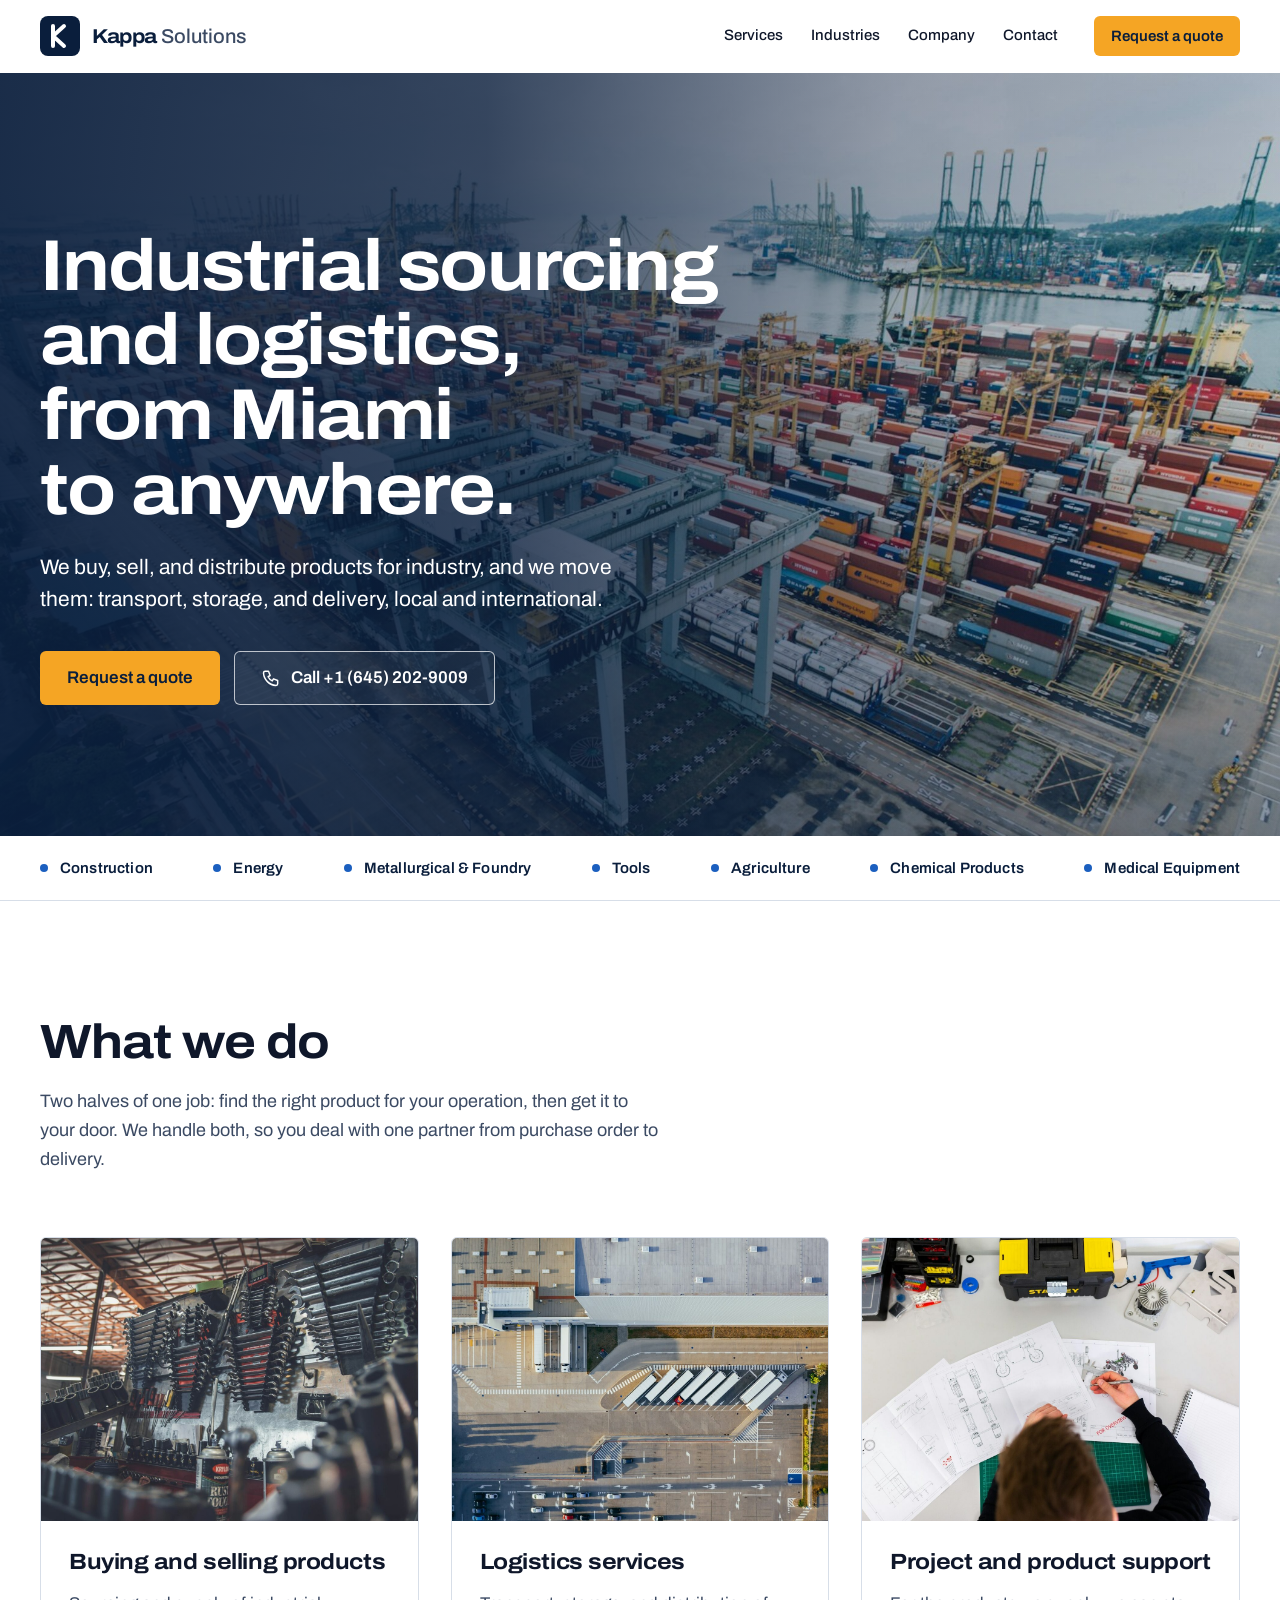
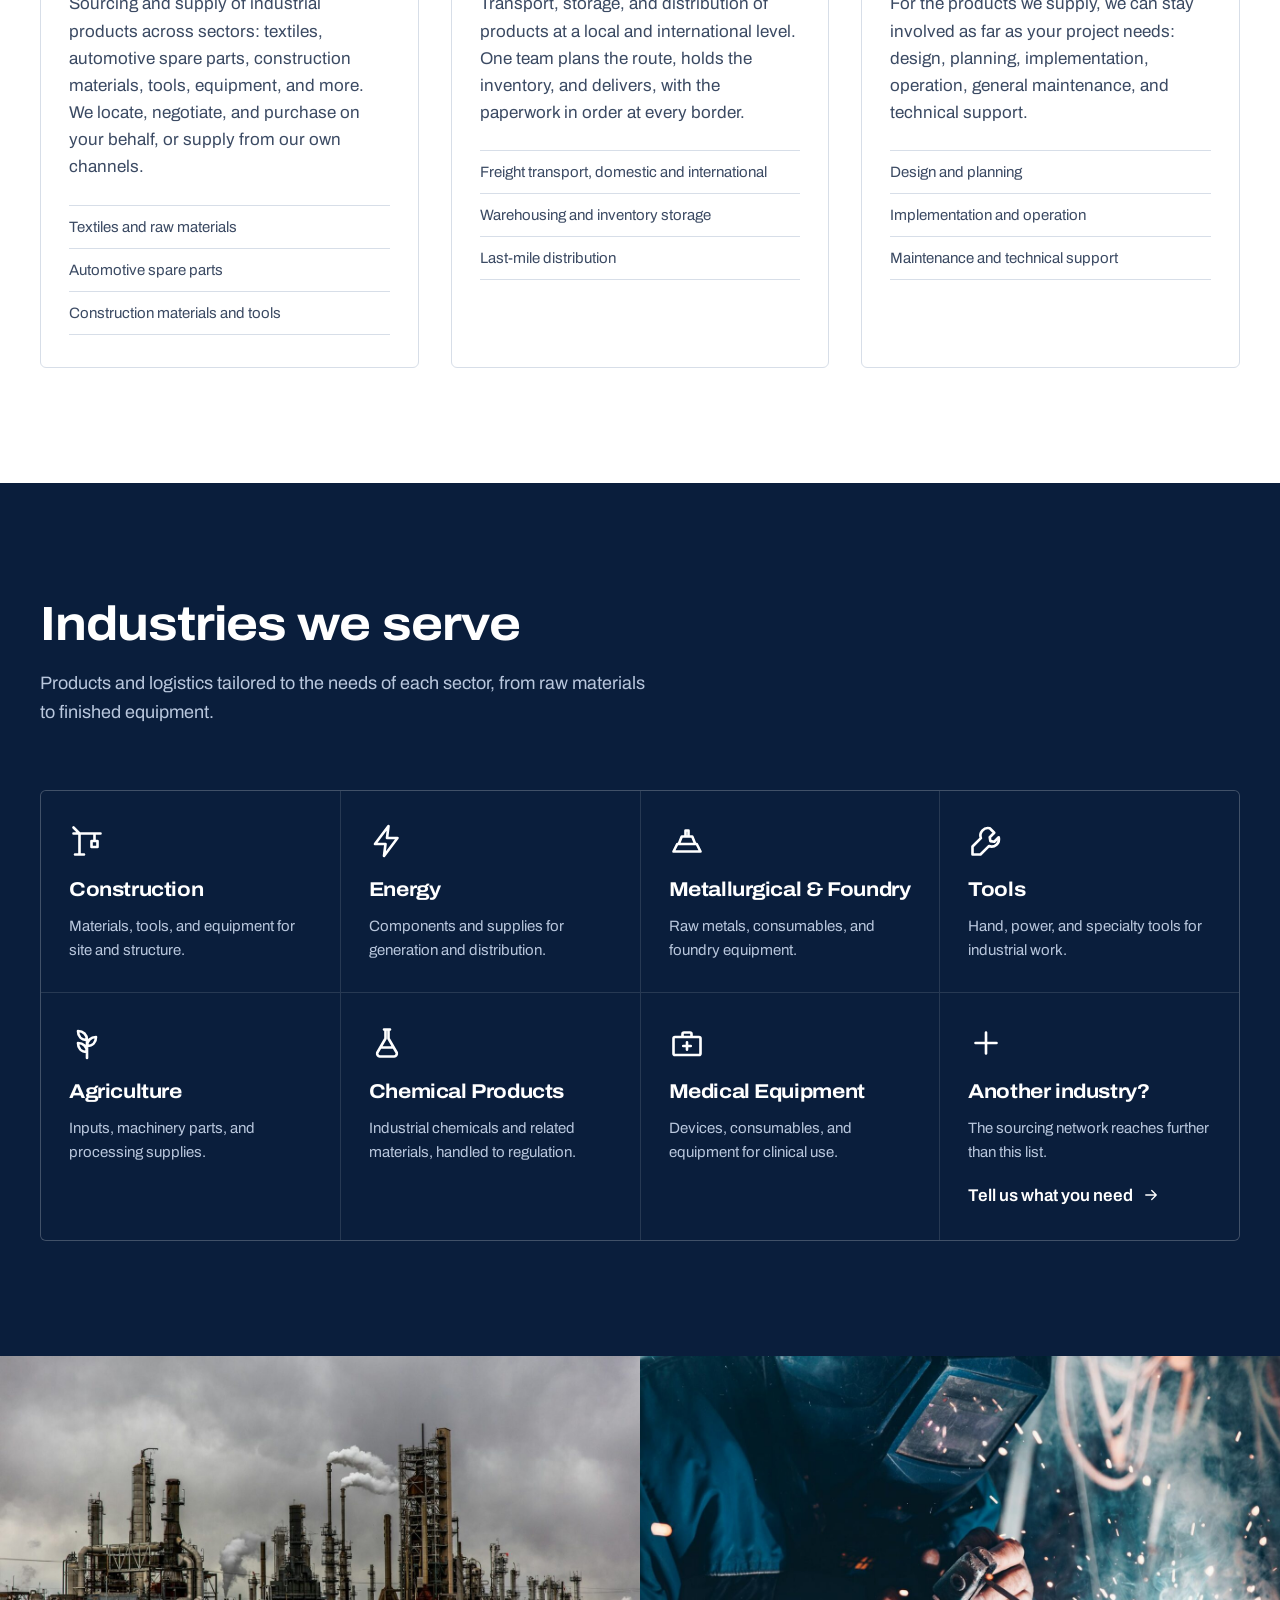
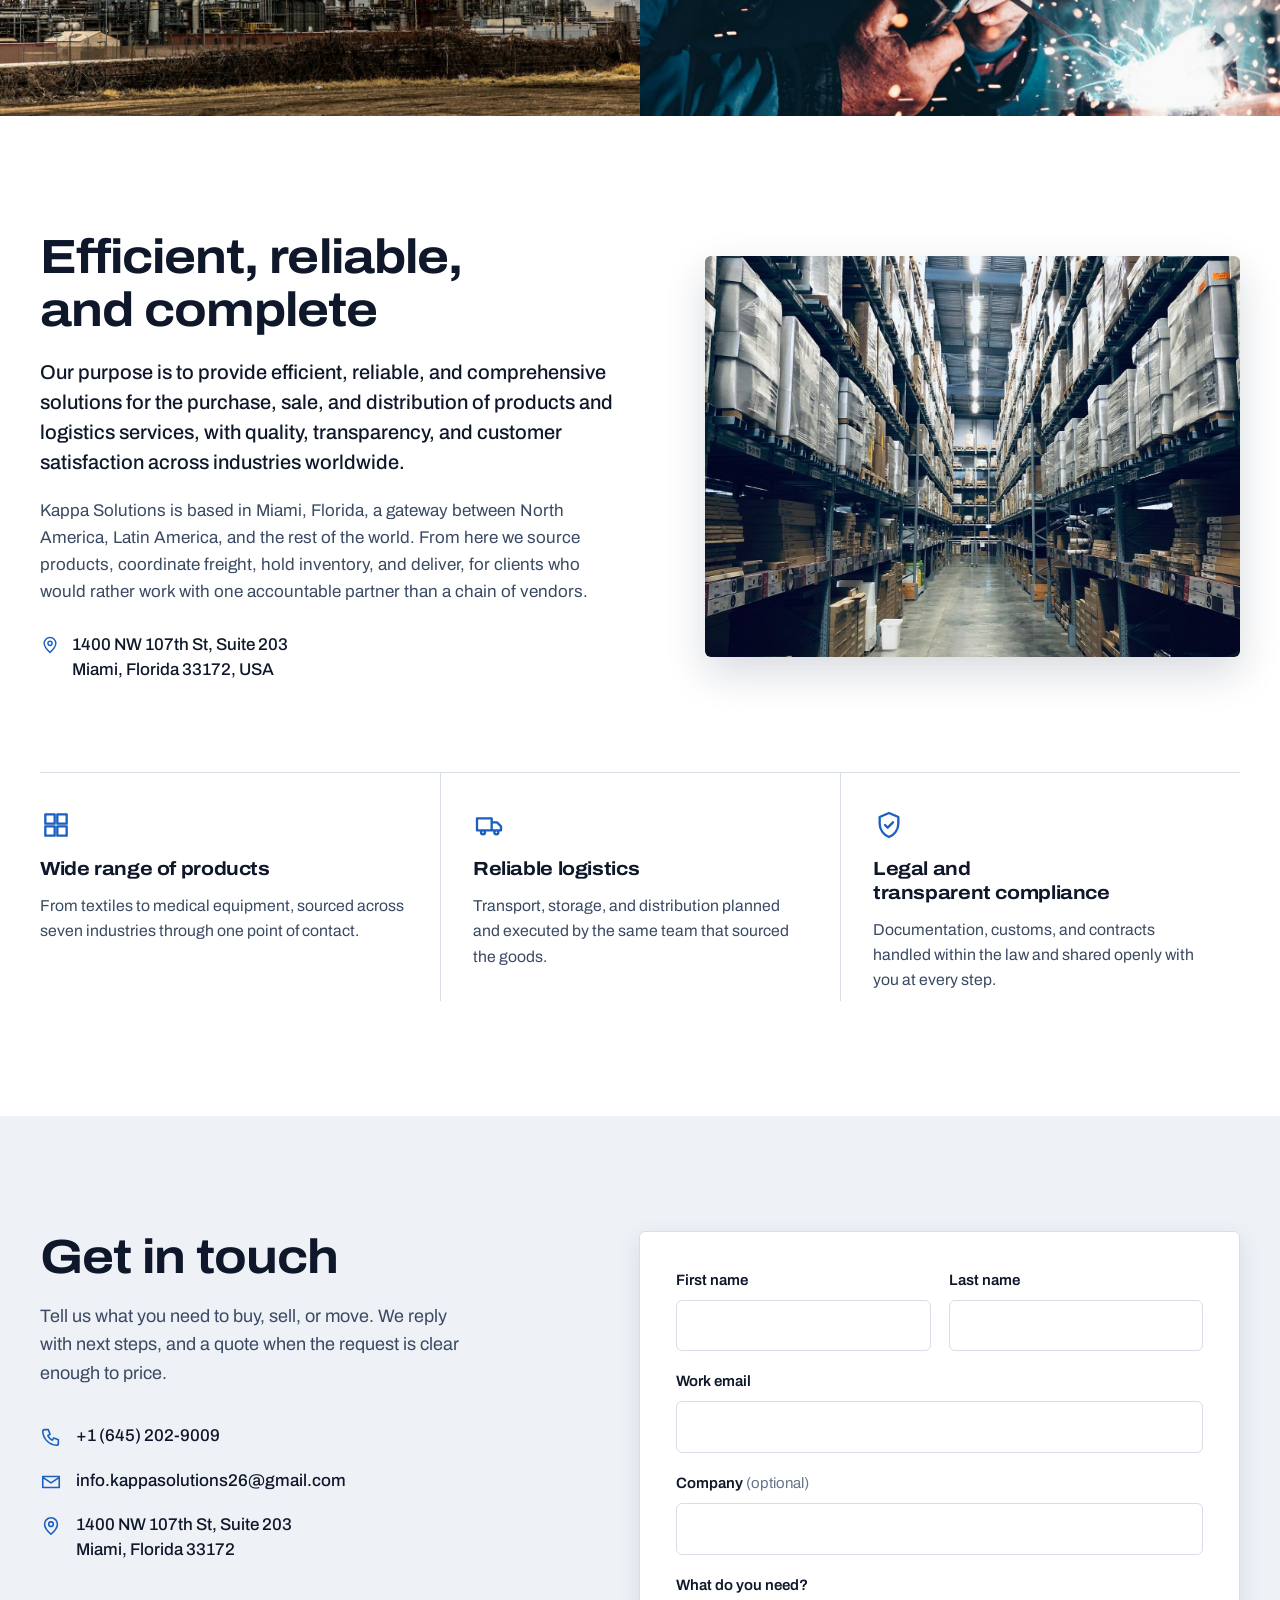
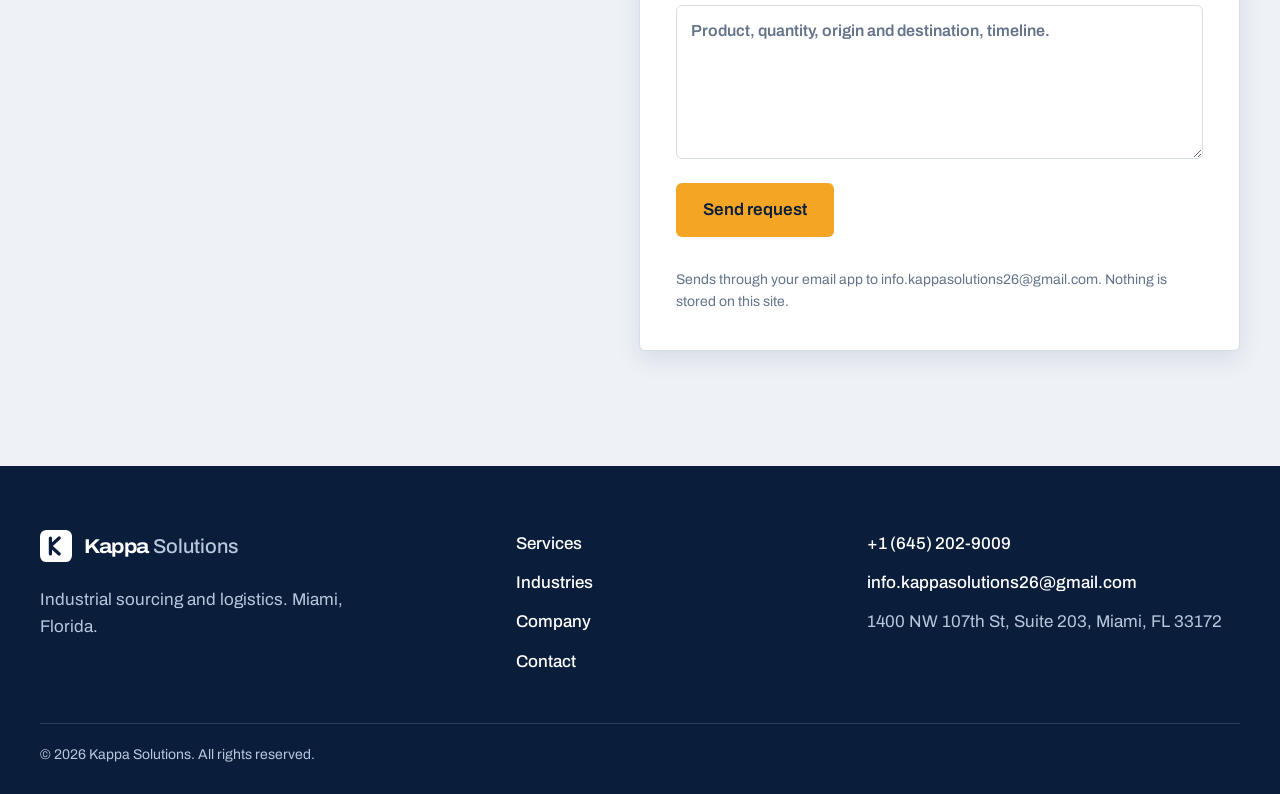
==== index.html @ 6c158f2d "feat: Kappa Solutions landing page (static HTML/CSS) Single-page marketing site for a Miami trading " ====
<!DOCTYPE html>
<html lang="en">
<head>
  <meta charset="utf-8">
  <meta name="viewport" content="width=device-width, initial-scale=1">
  <title>Kappa Solutions — Industrial sourcing and logistics, Miami</title>
  <meta name="description" content="Kappa Solutions buys, sells, and distributes industrial products across seven industries and moves them with transport, storage, and distribution, local and international, from Miami, Florida.">
  <meta property="og:title" content="Kappa Solutions — Industrial sourcing and logistics">
  <meta property="og:description" content="One partner for sourcing and shipping industrial products. Based in Miami, Florida.">
  <meta property="og:image" content="assets/img/hero-port.jpg">
  <meta name="theme-color" content="#0a1e3c">
  <link rel="icon" href="data:image/svg+xml,%3Csvg xmlns='http://www.w3.org/2000/svg' viewBox='0 0 40 40'%3E%3Crect width='40' height='40' rx='8' fill='%230a1e3c'/%3E%3Cpath d='M13 10v20M13 20l11-10M13 20l11 10' fill='none' stroke='%23fff' stroke-width='4' stroke-linecap='round' stroke-linejoin='round'/%3E%3C/svg%3E">
  <link rel="preload" href="assets/fonts/archivo-var.woff2" as="font" type="font/woff2" crossorigin>
  <link rel="stylesheet" href="styles.css">
</head>
<body>

<a class="skip" href="#main">Skip to content</a>

<header class="nav" id="top">
  <div class="container nav__inner">
    <a class="logo" href="#top" aria-label="Kappa Solutions home">
      <svg class="logo__mark" viewBox="0 0 40 40" width="40" height="40" aria-hidden="true">
        <rect width="40" height="40" rx="8" fill="currentColor"/>
        <path d="M13 10v20M13 20l11-10M13 20l11 10" fill="none" stroke="#fff" stroke-width="4" stroke-linecap="round" stroke-linejoin="round"/>
      </svg>
      <span class="logo__word">Kappa<span> Solutions</span></span>
    </a>

    <button class="nav__toggle" type="button" aria-expanded="false" aria-controls="nav-links" aria-label="Open menu">
      <svg viewBox="0 0 24 24" width="24" height="24" aria-hidden="true"><path d="M4 7h16M4 12h16M4 17h16"/></svg>
    </button>

    <nav class="nav__links" id="nav-links" aria-label="Primary">
      <a href="#services">Services</a>
      <a href="#industries">Industries</a>
      <a href="#company">Company</a>
      <a href="#contact">Contact</a>
      <a class="btn btn--primary btn--sm" href="#contact">Request a quote</a>
    </nav>
  </div>
</header>

<main id="main">

  <section class="hero">
    <img class="hero__img" src="assets/img/hero-port.jpg" width="2000" height="1333" alt="Aerial view of a container terminal with gantry cranes and stacked containers" fetchpriority="high">
    <div class="hero__shade" aria-hidden="true"></div>
    <div class="container hero__inner">
      <h1 class="hero__title">Industrial sourcing and logistics, from&nbsp;Miami to anywhere.</h1>
      <p class="hero__lead">We buy, sell, and distribute products for industry, and we move them: transport, storage, and delivery, local and international.</p>
      <div class="hero__actions">
        <a class="btn btn--primary btn--lg" href="#contact">Request a quote</a>
        <a class="btn btn--ghost btn--lg" href="tel:+16452029009">
          <svg viewBox="0 0 24 24" width="20" height="20" aria-hidden="true"><path d="M5 4h4l2 5-2.5 1.5a11 11 0 0 0 5 5L15 13l5 2v4a2 2 0 0 1-2 2A16 16 0 0 1 3 6a2 2 0 0 1 2-2z"/></svg>
          Call +1 (645) 202-9009
        </a>
      </div>
    </div>
    <div class="hero__strip">
      <div class="container">
        <ul class="strip" aria-label="Industries we serve">
          <li>Construction</li>
          <li>Energy</li>
          <li>Metallurgical &amp; Foundry</li>
          <li>Tools</li>
          <li>Agriculture</li>
          <li>Chemical Products</li>
          <li>Medical Equipment</li>
        </ul>
      </div>
    </div>
  </section>

  <section class="section" id="services">
    <div class="container">
      <div class="section__head">
        <h2>What we do</h2>
        <p>Two halves of one job: find the right product for your operation, then get it to your door. We handle both, so you deal with one partner from purchase order to delivery.</p>
      </div>

      <div class="services">
        <article class="service">
          <div class="service__media">
            <img src="assets/img/service-sourcing.jpg" width="1400" height="933" alt="Rack of wrenches and hand tools in an industrial workshop" loading="lazy">
          </div>
          <div class="service__body">
            <h3>Buying and selling products</h3>
            <p>Sourcing and supply of industrial products across sectors: textiles, automotive spare parts, construction materials, tools, equipment, and more. We locate, negotiate, and purchase on your behalf, or supply from our own channels.</p>
            <ul class="checks">
              <li>Textiles and raw materials</li>
              <li>Automotive spare parts</li>
              <li>Construction materials and tools</li>
            </ul>
          </div>
        </article>

        <article class="service">
          <div class="service__media">
            <img src="assets/img/service-logistics.jpg" width="1400" height="933" alt="Aerial view of a distribution center loading dock with trucks" loading="lazy">
          </div>
          <div class="service__body">
            <h3>Logistics services</h3>
            <p>Transport, storage, and distribution of products at a local and international level. One team plans the route, holds the inventory, and delivers, with the paperwork in order at every border.</p>
            <ul class="checks">
              <li>Freight transport, domestic and international</li>
              <li>Warehousing and inventory storage</li>
              <li>Last-mile distribution</li>
            </ul>
          </div>
        </article>

        <article class="service">
          <div class="service__media">
            <img src="assets/img/service-support.jpg" width="1400" height="933" alt="Engineer drawing technical plans at a desk" loading="lazy">
          </div>
          <div class="service__body">
            <h3>Project and product support</h3>
            <p>For the products we supply, we can stay involved as far as your project needs: design, planning, implementation, operation, general maintenance, and technical support.</p>
            <ul class="checks">
              <li>Design and planning</li>
              <li>Implementation and operation</li>
              <li>Maintenance and technical support</li>
            </ul>
          </div>
        </article>
      </div>
    </div>
  </section>

  <section class="section section--navy" id="industries">
    <div class="container">
      <div class="section__head section__head--light">
        <h2>Industries we serve</h2>
        <p>Products and logistics tailored to the needs of each sector, from raw materials to finished equipment.</p>
      </div>

      <ul class="industries">
        <li>
          <svg viewBox="0 0 24 24" aria-hidden="true"><path d="M3 7h18M7 7v14M4 21h6M7 7 3 3M17 7v5M15 12h4v4h-4z"/></svg>
          <h3>Construction</h3>
          <p>Materials, tools, and equipment for site and structure.</p>
        </li>
        <li>
          <svg viewBox="0 0 24 24" aria-hidden="true"><path d="M13 2 4 14h7l-1 8 9-12h-7l1-8z"/></svg>
          <h3>Energy</h3>
          <p>Components and supplies for generation and distribution.</p>
        </li>
        <li>
          <svg viewBox="0 0 24 24" aria-hidden="true"><path d="M3 19h18l-2.5-5h-13zM6.5 14l2-5h7l2 5M11 9V5h2v4"/></svg>
          <h3>Metallurgical &amp; Foundry</h3>
          <p>Raw metals, consumables, and foundry equipment.</p>
        </li>
        <li>
          <svg viewBox="0 0 24 24" aria-hidden="true"><path d="M14.5 3.5a5 5 0 0 0-5.9 6.6L3 15.7V21h5.3l5.6-5.6a5 5 0 0 0 6.6-5.9l-3 3-2.6-.4-.4-2.6 3-3z"/></svg>
          <h3>Tools</h3>
          <p>Hand, power, and specialty tools for industrial work.</p>
        </li>
        <li>
          <svg viewBox="0 0 24 24" aria-hidden="true"><path d="M12 22V10M12 10c-4 0-6-2.5-6-6 3.5 0 6 2.5 6 6zM12 14c4 0 6-2.5 6-6-3.5 0-6 2.5-6 6zM12 18c-4 0-6-2.5-6-6 3.5 0 6 2.5 6 6z"/></svg>
          <h3>Agriculture</h3>
          <p>Inputs, machinery parts, and processing supplies.</p>
        </li>
        <li>
          <svg viewBox="0 0 24 24" aria-hidden="true"><path d="M10 3h4M11 3v6L5.5 18.5A2 2 0 0 0 7.2 21h9.6a2 2 0 0 0 1.7-2.5L13 9V3M8 15h8"/></svg>
          <h3>Chemical Products</h3>
          <p>Industrial chemicals and related materials, handled to regulation.</p>
        </li>
        <li>
          <svg viewBox="0 0 24 24" aria-hidden="true"><path d="M3 9a1 1 0 0 1 1-1h16a1 1 0 0 1 1 1v10a1 1 0 0 1-1 1H4a1 1 0 0 1-1-1zM9 8V6a1 1 0 0 1 1-1h4a1 1 0 0 1 1 1v2M12 11.5v5M9.5 14h5"/></svg>
          <h3>Medical Equipment</h3>
          <p>Devices, consumables, and equipment for clinical use.</p>
        </li>
        <li class="industries__more">
          <svg viewBox="0 0 24 24" aria-hidden="true"><path d="M12 5v14M5 12h14"/></svg>
          <h3>Another industry?</h3>
          <p>The sourcing network reaches further than this list.</p>
          <a href="#contact">Tell us what you need <svg viewBox="0 0 24 24" width="18" height="18" aria-hidden="true"><path d="M5 12h14M13 6l6 6-6 6"/></svg></a>
        </li>
      </ul>
    </div>
  </section>

  <div class="band" aria-label="Industries in operation">
    <img src="assets/img/industry-plant.jpg" width="1400" height="933" alt="Refinery and chemical plant under an overcast sky" loading="lazy">
    <img src="assets/img/industry-welder.jpg" width="1400" height="933" alt="Welder at work with sparks flying" loading="lazy">
  </div>

  <section class="section" id="company">
    <div class="container">
      <div class="company">
        <div class="company__text">
          <h2>Efficient, reliable, and complete</h2>
          <p class="company__vision">Our purpose is to provide efficient, reliable, and comprehensive solutions for the purchase, sale, and distribution of products and logistics services, with quality, transparency, and customer satisfaction across industries worldwide.</p>
          <p>Kappa Solutions is based in Miami, Florida, a gateway between North America, Latin America, and the rest of the world. From here we source products, coordinate freight, hold inventory, and deliver, for clients who would rather work with one accountable partner than a chain of vendors.</p>
          <address class="company__address">
            <svg viewBox="0 0 24 24" width="20" height="20" aria-hidden="true"><path d="M12 21s-7-6.2-7-11a7 7 0 0 1 14 0c0 4.8-7 11-7 11zM12 12.5a2.5 2.5 0 1 0 0-5 2.5 2.5 0 0 0 0 5z"/></svg>
            <span>1400 NW 107th St, Suite 203<br>Miami, Florida 33172, USA</span>
          </address>
        </div>
        <div class="company__media">
          <img src="assets/img/warehouse.jpg" width="1400" height="933" alt="Tall warehouse racking aisle stacked with palletized goods" loading="lazy">
        </div>
      </div>

      <ul class="benefits">
        <li>
          <svg viewBox="0 0 24 24" aria-hidden="true"><path d="M4 4h7v7H4zM13 4h7v7h-7zM4 13h7v7H4zM13 13h7v7h-7z"/></svg>
          <h3>Wide range of products</h3>
          <p>From textiles to medical equipment, sourced across seven industries through one point of contact.</p>
        </li>
        <li>
          <svg viewBox="0 0 24 24" aria-hidden="true"><path d="M3 7h11v9H3zM14 10h4l3 3v3h-7zM7.5 19a1.5 1.5 0 1 0 0-3 1.5 1.5 0 0 0 0 3zM17.5 19a1.5 1.5 0 1 0 0-3 1.5 1.5 0 0 0 0 3z"/></svg>
          <h3>Reliable logistics</h3>
          <p>Transport, storage, and distribution planned and executed by the same team that sourced the goods.</p>
        </li>
        <li>
          <svg viewBox="0 0 24 24" aria-hidden="true"><path d="M12 3l7 3v5c0 4.5-3 8.5-7 10-4-1.5-7-5.5-7-10V6zM9 12l2 2 4-4"/></svg>
          <h3>Legal and transparent compliance</h3>
          <p>Documentation, customs, and contracts handled within the law and shared openly with you at every step.</p>
        </li>
      </ul>
    </div>
  </section>

  <section class="section section--grey" id="contact">
    <div class="container contact">
      <div class="contact__info">
        <h2>Get in touch</h2>
        <p>Tell us what you need to buy, sell, or move. We reply with next steps, and a quote when the request is clear enough to price.</p>
        <ul class="contact__list">
          <li>
            <svg viewBox="0 0 24 24" aria-hidden="true"><path d="M5 4h4l2 5-2.5 1.5a11 11 0 0 0 5 5L15 13l5 2v4a2 2 0 0 1-2 2A16 16 0 0 1 3 6a2 2 0 0 1 2-2z"/></svg>
            <a href="tel:+16452029009">+1 (645) 202-9009</a>
          </li>
          <li>
            <svg viewBox="0 0 24 24" aria-hidden="true"><path d="M3 6h18v12H3zM3 7l9 6 9-6"/></svg>
            <a href="mailto:info.kappasolutions26@gmail.com">info.kappasolutions26@gmail.com</a>
          </li>
          <li>
            <svg viewBox="0 0 24 24" aria-hidden="true"><path d="M12 21s-7-6.2-7-11a7 7 0 0 1 14 0c0 4.8-7 11-7 11zM12 12.5a2.5 2.5 0 1 0 0-5 2.5 2.5 0 0 0 0 5z"/></svg>
            <span>1400 NW 107th St, Suite 203<br>Miami, Florida 33172</span>
          </li>
        </ul>
      </div>

      <form class="form" id="quote-form" novalidate>
        <div class="form__row">
          <label><span>First name</span><input type="text" name="first" autocomplete="given-name" required></label>
          <label><span>Last name</span><input type="text" name="last" autocomplete="family-name" required></label>
        </div>
        <label><span>Work email</span><input type="email" name="email" autocomplete="email" required></label>
        <label><span>Company <span class="form__opt">(optional)</span></span><input type="text" name="company" autocomplete="organization"></label>
        <label><span>What do you need?</span><textarea name="message" rows="5" required placeholder="Product, quantity, origin and destination, timeline."></textarea></label>
        <button class="btn btn--primary btn--lg" type="submit">Send request</button>
        <p class="form__status" role="status" aria-live="polite"></p>
        <p class="form__note">Sends through your email app to info.kappasolutions26@gmail.com. Nothing is stored on this site.</p>
      </form>
    </div>
  </section>

</main>

<footer class="footer">
  <div class="container footer__inner">
    <div class="footer__brand">
      <a class="logo logo--light" href="#top" aria-label="Kappa Solutions home">
        <svg class="logo__mark" viewBox="0 0 40 40" width="32" height="32" aria-hidden="true">
          <rect width="40" height="40" rx="8" fill="currentColor"/>
          <path d="M13 10v20M13 20l11-10M13 20l11 10" fill="none" stroke="#0a1e3c" stroke-width="4" stroke-linecap="round" stroke-linejoin="round"/>
        </svg>
        <span class="logo__word">Kappa<span> Solutions</span></span>
      </a>
      <p>Industrial sourcing and logistics. Miami, Florida.</p>
    </div>
    <nav class="footer__nav" aria-label="Footer">
      <a href="#services">Services</a>
      <a href="#industries">Industries</a>
      <a href="#company">Company</a>
      <a href="#contact">Contact</a>
    </nav>
    <div class="footer__contact">
      <a href="tel:+16452029009">+1 (645) 202-9009</a>
      <a href="mailto:info.kappasolutions26@gmail.com">info.kappasolutions26@gmail.com</a>
      <span>1400 NW 107th St, Suite 203, Miami, FL 33172</span>
    </div>
  </div>
  <div class="container footer__legal">
    <span>© 2026 Kappa Solutions. All rights reserved.</span>
  </div>
</footer>

<script src="script.js" defer></script>
</body>
</html>
---- styles.css ----
/* Kappa Solutions — landing page
   One face (Archivo variable), navy/white/ocean/amber palette. */

@font-face {
  font-family: "Archivo";
  src: url("assets/fonts/archivo-var.woff2") format("woff2");
  font-weight: 100 900;
  font-stretch: 62% 125%;
  font-style: normal;
  font-display: swap;
}
@font-face {
  font-family: "Archivo";
  src: url("assets/fonts/archivo-var-italic.woff2") format("woff2");
  font-weight: 100 900;
  font-stretch: 62% 125%;
  font-style: italic;
  font-display: swap;
}

:root {
  --navy: #0a1e3c;
  --navy-800: #122a4d;
  --ocean: #1b5fbf;
  --ocean-700: #164d9b;
  --amber: #f5a524;
  --amber-600: #dd8f0e;
  --ink: #0f172a;
  --ink-2: #3b4a63;
  --ink-3: #64748b;
  --line: #d7dee8;
  --grey: #eef2f7;
  --white: #ffffff;
  --on-navy-2: #b9c7dd;

  --font: "Archivo", "Helvetica Neue", Arial, sans-serif;
  --radius: 6px;
  --shadow: 0 8px 24px rgba(10, 30, 60, 0.10);
  --shadow-lg: 0 16px 40px rgba(10, 30, 60, 0.16);
  --container: 1200px;
  --gutter: clamp(20px, 4vw, 40px);
  --nav-h: 72px;
  --ease-out: cubic-bezier(0.16, 1, 0.3, 1);
}

*, *::before, *::after { box-sizing: border-box; }

html {
  scroll-behavior: smooth;
  scrollbar-color: var(--navy-800) var(--grey);
  -webkit-text-size-adjust: 100%;
}
@media (prefers-reduced-motion: reduce) {
  html { scroll-behavior: auto; }
}

body {
  margin: 0;
  font-family: var(--font);
  font-size: 1.0625rem;
  line-height: 1.6;
  color: var(--ink);
  background: var(--white);
  -webkit-font-smoothing: antialiased;
  accent-color: var(--ocean);
  caret-color: var(--ocean);
}

::selection { background: var(--amber); color: var(--navy); }

:focus-visible {
  outline: 3px solid var(--ocean);
  outline-offset: 3px;
  border-radius: 3px;
}
.hero :focus-visible, .section--navy :focus-visible, .footer :focus-visible { outline-color: var(--amber); }

img { display: block; max-width: 100%; height: auto; }
svg { display: block; }

h1, h2, h3 { margin: 0; font-stretch: 112%; font-weight: 700; letter-spacing: -0.02em; line-height: 1.1; text-wrap: balance; }
h2 { font-size: clamp(2rem, 1.4rem + 2.2vw, 3rem); }
h3 { font-size: 1.375rem; line-height: 1.25; }
p { margin: 0; }
p + p { margin-top: 1em; }

a { color: var(--ocean); text-underline-offset: 0.18em; text-decoration-thickness: 1.5px; }

.container {
  width: min(100% - 2 * var(--gutter), var(--container));
  margin-inline: auto;
}

.skip {
  position: absolute; left: 16px; top: -100px;
  padding: 10px 14px; background: var(--navy); color: var(--white);
  border-radius: var(--radius); z-index: 100; text-decoration: none;
}
.skip:focus { top: 12px; }

/* Buttons */
.btn {
  display: inline-flex; align-items: center; gap: 10px;
  font: inherit; font-weight: 600; text-decoration: none; cursor: pointer;
  border-radius: var(--radius); border: 1.5px solid transparent;
  padding: 12px 20px; line-height: 1.2; white-space: nowrap;
  transition: background-color .2s var(--ease-out), border-color .2s var(--ease-out), color .2s var(--ease-out), transform .2s var(--ease-out), box-shadow .2s var(--ease-out);
}
.btn svg { fill: none; stroke: currentColor; stroke-width: 1.75; stroke-linecap: round; stroke-linejoin: round; }
.btn--primary { background: var(--amber); color: var(--navy); }
.btn--primary:hover { background: var(--amber-600); color: var(--navy); }
.btn--primary:active { transform: translateY(1px); }
.btn--ghost { background: rgba(255,255,255,0.06); color: var(--white); border-color: rgba(255,255,255,0.7); }
.btn--ghost:hover { background: rgba(255,255,255,0.14); color: var(--white); border-color: var(--white); }
.btn--lg { padding: 16px 26px; font-size: 1.0625rem; }
.btn--sm { padding: 10px 16px; font-size: 0.9375rem; }
.btn[disabled] { opacity: .6; cursor: progress; }

/* Nav */
.nav {
  position: sticky; top: 0; z-index: 50;
  background: rgba(255,255,255,0.92);
  backdrop-filter: saturate(180%) blur(10px);
  -webkit-backdrop-filter: saturate(180%) blur(10px);
  border-bottom: 1px solid transparent;
  transition: border-color .2s var(--ease-out);
}
.nav.is-scrolled { border-bottom-color: var(--line); }
.nav__inner { display: flex; align-items: center; justify-content: space-between; height: var(--nav-h); gap: 24px; }

.logo { display: inline-flex; align-items: center; gap: 12px; color: var(--navy); text-decoration: none; }
.logo__word { font-weight: 700; font-stretch: 112%; letter-spacing: -0.02em; font-size: 1.25rem; line-height: 1; color: var(--navy); }
.logo__word span { font-weight: 500; font-stretch: 100%; letter-spacing: 0; color: var(--ink-2); }
.logo--light, .logo--light .logo__word { color: var(--white); }
.logo--light .logo__word span { color: var(--on-navy-2); }

.nav__links { display: flex; align-items: center; gap: 28px; }
.nav__links a:not(.btn) { color: var(--ink); text-decoration: none; font-weight: 500; font-size: 0.9375rem; padding: 6px 0; border-bottom: 2px solid transparent; transition: border-color .2s var(--ease-out); }
.nav__links a:not(.btn):hover { border-bottom-color: var(--ocean); }
.nav__links .btn { margin-left: 8px; }

.nav__toggle { display: none; background: none; border: 0; padding: 8px; margin: -8px; color: var(--navy); cursor: pointer; border-radius: var(--radius); }
.nav__toggle svg { fill: none; stroke: currentColor; stroke-width: 1.75; stroke-linecap: round; }

/* Hero */
.hero {
  position: relative; isolation: isolate;
  min-height: min(calc(100svh - var(--nav-h)), 900px); /* capped: taller viewports get a 900px hero, not a stretched one */
  display: flex; flex-direction: column; justify-content: center;
  color: var(--white);
  background: var(--navy);
}
.hero__img { position: absolute; inset: 0; z-index: -2; width: 100%; height: 100%; object-fit: cover; object-position: 60% 50%; }
.hero__shade {
  position: absolute; inset: 0; z-index: -1;
  background:
    linear-gradient(90deg, rgba(10,30,60,0.92) 0%, rgba(10,30,60,0.78) 38%, rgba(10,30,60,0.30) 70%, rgba(10,30,60,0.10) 100%),
    linear-gradient(180deg, rgba(10,30,60,0.15) 0%, rgba(10,30,60,0) 30%, rgba(10,30,60,0.45) 100%);
}
.hero__inner { padding-block: clamp(72px, 10vw, 128px) clamp(120px, 14vw, 168px); }
.hero__title {
  max-width: 14ch;
  font-size: clamp(2.5rem, 1.6rem + 4.2vw, 4.5rem);
  line-height: 1.04;
  letter-spacing: -0.025em;
  color: var(--white);
}
.hero__lead { max-width: 52ch; margin-top: 24px; font-size: clamp(1.0625rem, 1rem + 0.5vw, 1.3125rem); line-height: 1.5; color: var(--white); }
.hero__actions { display: flex; flex-wrap: wrap; gap: 14px; margin-top: 36px; }

/* Entrance: one authored moment */
.hero__title, .hero__lead, .hero__actions { opacity: 0; transform: translateY(24px); animation: rise .7s var(--ease-out) forwards; }
.hero__lead { animation-delay: .12s; }
.hero__actions { animation-delay: .24s; }
@keyframes rise { to { opacity: 1; transform: none; } }
@media (prefers-reduced-motion: reduce) {
  .hero__title, .hero__lead, .hero__actions { animation: none; opacity: 1; transform: none; }
}

.hero__strip { position: absolute; left: 0; right: 0; bottom: 0; background: var(--white); color: var(--navy); border-bottom: 1px solid var(--line); }
.strip {
  list-style: none; margin: 0; padding: 0;
  display: flex; align-items: center; justify-content: space-between; gap: 8px 28px;
  height: 64px; overflow-x: auto; scroll-snap-type: x proximity; scrollbar-width: none;
  font-weight: 600; font-size: 0.9375rem; letter-spacing: 0.01em; white-space: nowrap;
}
.strip::-webkit-scrollbar { display: none; }
.strip li { scroll-snap-align: start; display: inline-flex; align-items: center; gap: 12px; }
.strip li::before { content: ""; width: 8px; height: 8px; border-radius: 50%; background: var(--ocean); flex: none; }

/* Sections */
.section { padding-block: clamp(72px, 9vw, 120px); }
.section--grey { background: var(--grey); }
.section--navy { background: var(--navy); color: var(--white); }
.section__head { max-width: 62ch; margin-bottom: clamp(40px, 5vw, 64px); }
.section__head p { margin-top: 18px; font-size: 1.125rem; color: var(--ink-2); }
.section__head--light h2 { color: var(--white); }
.section__head--light p { color: var(--on-navy-2); }

/* Services */
.services { display: grid; grid-template-columns: repeat(3, 1fr); gap: 32px; }
.service { display: flex; flex-direction: column; background: var(--white); border: 1px solid var(--line); border-radius: var(--radius); overflow: hidden; transition: transform .3s var(--ease-out), box-shadow .3s var(--ease-out); }
.service:hover { transform: translateY(-2px); box-shadow: var(--shadow); }
.service__media { aspect-ratio: 4 / 3; overflow: hidden; background: var(--grey); }
.service__media img { width: 100%; height: 100%; object-fit: cover; transition: transform .6s var(--ease-out); }
.service:hover .service__media img { transform: scale(1.03); }
.service__body { padding: 28px 28px 32px; display: flex; flex-direction: column; gap: 14px; }
.service__body p { color: var(--ink-2); }
.checks { list-style: none; margin: 10px 0 0; padding: 0; font-size: 0.9375rem; color: var(--ink-2); }
.checks li { padding: 9px 0; border-top: 1px solid var(--line); }
.checks li:last-child { border-bottom: 1px solid var(--line); }

/* Industries */
.industries { list-style: none; margin: 0; padding: 0; display: grid; grid-template-columns: repeat(4, 1fr); gap: 1px; background: rgba(255,255,255,0.12); border: 1px solid rgba(255,255,255,0.12); border-radius: var(--radius); overflow: hidden; }
.industries li { background: var(--navy); padding: 32px 28px 30px; display: flex; flex-direction: column; gap: 12px; transition: background-color .25s var(--ease-out); }
.industries li:hover { background: var(--navy-800); }
.industries svg { width: 36px; height: 36px; fill: none; stroke: var(--white); stroke-width: 1.75; stroke-linecap: round; stroke-linejoin: round; margin-bottom: 6px; }
.industries h3 { font-size: 1.25rem; color: var(--white); }
.industries p { font-size: 0.9375rem; color: var(--on-navy-2); }
.industries__more { background: var(--navy-800); }
.industries__more:hover { background: #18325a; }
.industries__more a { margin-top: auto; padding-top: 6px; color: var(--white); font-weight: 600; text-decoration: none; }
.industries__more a svg { display: inline-block; width: 18px; height: 18px; margin: 0 0 0 6px; vertical-align: -3px; fill: none; stroke: currentColor; stroke-width: 1.75; stroke-linecap: round; stroke-linejoin: round; transition: transform .3s var(--ease-out); }
.industries__more a:hover { text-decoration: underline; }
.industries__more a:hover svg { transform: translateX(3px); }

/* Photo band */
.band { display: grid; grid-template-columns: 1fr 1fr; }
.band img { width: 100%; height: 100%; aspect-ratio: 16 / 9; object-fit: cover; }

/* Company */
.company { display: grid; grid-template-columns: 1.1fr 1fr; gap: clamp(40px, 6vw, 88px); align-items: center; }
.company__text > p { margin-top: 20px; color: var(--ink-2); }
.company__vision { font-size: 1.25rem; line-height: 1.5; color: var(--ink) !important; font-weight: 500; }
.company__address { display: flex; gap: 12px; align-items: flex-start; margin-top: 28px; font-style: normal; color: var(--ink); font-weight: 500; line-height: 1.45; }
.company__address svg { flex: none; margin-top: 2px; fill: none; stroke: var(--ocean); stroke-width: 1.75; stroke-linecap: round; stroke-linejoin: round; }
.company__media { border-radius: var(--radius); overflow: hidden; box-shadow: var(--shadow-lg); aspect-ratio: 4 / 3; }
.company__media img { width: 100%; height: 100%; object-fit: cover; }

.benefits { list-style: none; margin: clamp(56px, 7vw, 96px) 0 0; padding: 0; display: grid; grid-template-columns: repeat(3, 1fr); border-top: 1px solid var(--line); }
.benefits li { padding: 36px 32px 8px 0; display: flex; flex-direction: column; gap: 12px; }
.benefits li + li { padding-left: 32px; border-left: 1px solid var(--line); }
.benefits svg { width: 32px; height: 32px; fill: none; stroke: var(--ocean); stroke-width: 1.75; stroke-linecap: round; stroke-linejoin: round; margin-bottom: 4px; }
.benefits h3 { font-size: 1.1875rem; }
.benefits p { color: var(--ink-2); font-size: 0.9875rem; }

/* Contact */
.contact { display: grid; grid-template-columns: 1fr 1.15fr; gap: clamp(40px, 6vw, 96px); align-items: start; }
.contact__info > p { margin-top: 18px; font-size: 1.125rem; color: var(--ink-2); max-width: 44ch; }
.contact__list { list-style: none; margin: 36px 0 0; padding: 0; display: grid; gap: 20px; }
.contact__list li { display: flex; align-items: flex-start; gap: 14px; font-size: 1.0625rem; font-weight: 500; line-height: 1.45; }
.contact__list svg { flex: none; width: 22px; height: 22px; margin-top: 2px; fill: none; stroke: var(--ocean); stroke-width: 1.75; stroke-linecap: round; stroke-linejoin: round; }
.contact__list a { color: var(--ink); text-decoration: none; }
.contact__list a:hover { color: var(--ocean); text-decoration: underline; }

.form { background: var(--white); border: 1px solid var(--line); border-radius: var(--radius); padding: clamp(24px, 3vw, 36px); box-shadow: var(--shadow); display: grid; gap: 18px; }
.form__row { display: grid; grid-template-columns: 1fr 1fr; gap: 18px; }
.form label { display: grid; gap: 8px; font-size: 0.9375rem; font-weight: 600; color: var(--ink); }
.form__opt { font-weight: 400; color: var(--ink-3); }
.form input, .form textarea {
  font: inherit; font-size: 1rem; color: var(--ink); width: 100%;
  padding: 12px 14px; border: 1.5px solid var(--line); border-radius: var(--radius); background: var(--white);
  transition: border-color .2s var(--ease-out), box-shadow .2s var(--ease-out);
}
.form textarea { resize: vertical; min-height: 120px; }
.form input::placeholder, .form textarea::placeholder { color: var(--ink-3); }
.form input:hover, .form textarea:hover { border-color: #b7c3d3; }
.form input:focus, .form textarea:focus { outline: none; border-color: var(--ocean); box-shadow: 0 0 0 3px rgba(27,95,191,0.18); }
.form input:user-invalid, .form textarea:user-invalid, .form.was-submitted :invalid { border-color: #c0392b; }
.form .btn { justify-self: start; margin-top: 6px; }
.form__status { font-size: 0.9375rem; font-weight: 500; color: var(--ocean-700); }
.form__status:empty { display: none; }
.form__status.is-error { color: #c0392b; }
.form__note { font-size: 0.875rem; color: var(--ink-3); }

/* Footer */
.footer { background: var(--navy); color: var(--on-navy-2); padding-block: 64px 28px; }
.footer__inner { display: grid; grid-template-columns: 1.4fr 1fr 1.2fr; gap: 40px; align-items: start; }
.footer__brand p { margin-top: 16px; max-width: 32ch; }
.footer__nav { display: grid; gap: 12px; }
.footer__nav a, .footer__contact a { color: var(--white); text-decoration: none; font-weight: 500; }
.footer__nav a:hover, .footer__contact a:hover { text-decoration: underline; }
.footer__contact { display: grid; gap: 12px; }
.footer__legal { margin-top: 48px; padding-top: 20px; border-top: 1px solid rgba(255,255,255,0.14); font-size: 0.875rem; }

/* Responsive */
@media (max-width: 1024px) {
  .services { grid-template-columns: 1fr 1fr; }
  .industries { grid-template-columns: repeat(3, 1fr); }
  .footer__inner { grid-template-columns: 1fr 1fr; }
}

@media (max-width: 860px) {
  .nav__toggle { display: inline-flex; }
  .nav__links {
    display: none; position: absolute; left: 0; right: 0; top: var(--nav-h);
    flex-direction: column; align-items: stretch; gap: 0;
    background: var(--white); border-bottom: 1px solid var(--line); box-shadow: var(--shadow);
    padding: 8px var(--gutter) 16px;
  }
  .nav__links.is-open { display: flex; }
  .nav__links a:not(.btn) { padding: 14px 0; border-bottom: 1px solid var(--line); font-size: 1.0625rem; }
  .nav__links a:not(.btn):hover { border-bottom-color: var(--line); color: var(--ocean); }
  .nav__links .btn { margin: 16px 0 0; justify-content: center; }

  .hero { min-height: 0; }
  .hero__shade { background: linear-gradient(180deg, rgba(10,30,60,0.70) 0%, rgba(10,30,60,0.70) 48%, rgba(10,30,60,0.55) 100%); }
  .hero__inner { padding-block: 56px 64px; }
  .hero__title { max-width: 12ch; }
  .hero__strip { position: static; }
  .strip { height: auto; padding: 16px 0; flex-wrap: wrap; justify-content: flex-start; gap: 10px 22px; white-space: normal; overflow: visible; }

  .band { grid-template-columns: 1fr; }
  .band img { aspect-ratio: 3 / 2; }
  .company { grid-template-columns: 1fr; }
  .company__media { order: -1; }
  .benefits { grid-template-columns: 1fr; }
  .benefits li { padding: 28px 0 8px; }
  .benefits li + li { padding-left: 0; border-left: 0; border-top: 1px solid var(--line); }

  .contact { grid-template-columns: 1fr; }
  .footer__inner { grid-template-columns: 1fr; gap: 32px; }
}

@media (max-width: 640px) {
  .services { grid-template-columns: 1fr; }
  .industries { grid-template-columns: 1fr 1fr; }
  .industries li { padding: 24px 20px 22px; }
  .hero__actions .btn { width: 100%; justify-content: center; }
  .form__row { grid-template-columns: 1fr; }
  .hero__img { object-position: 55% 50%; }
}

@media (max-width: 360px) {
  .industries { grid-template-columns: 1fr; }
}
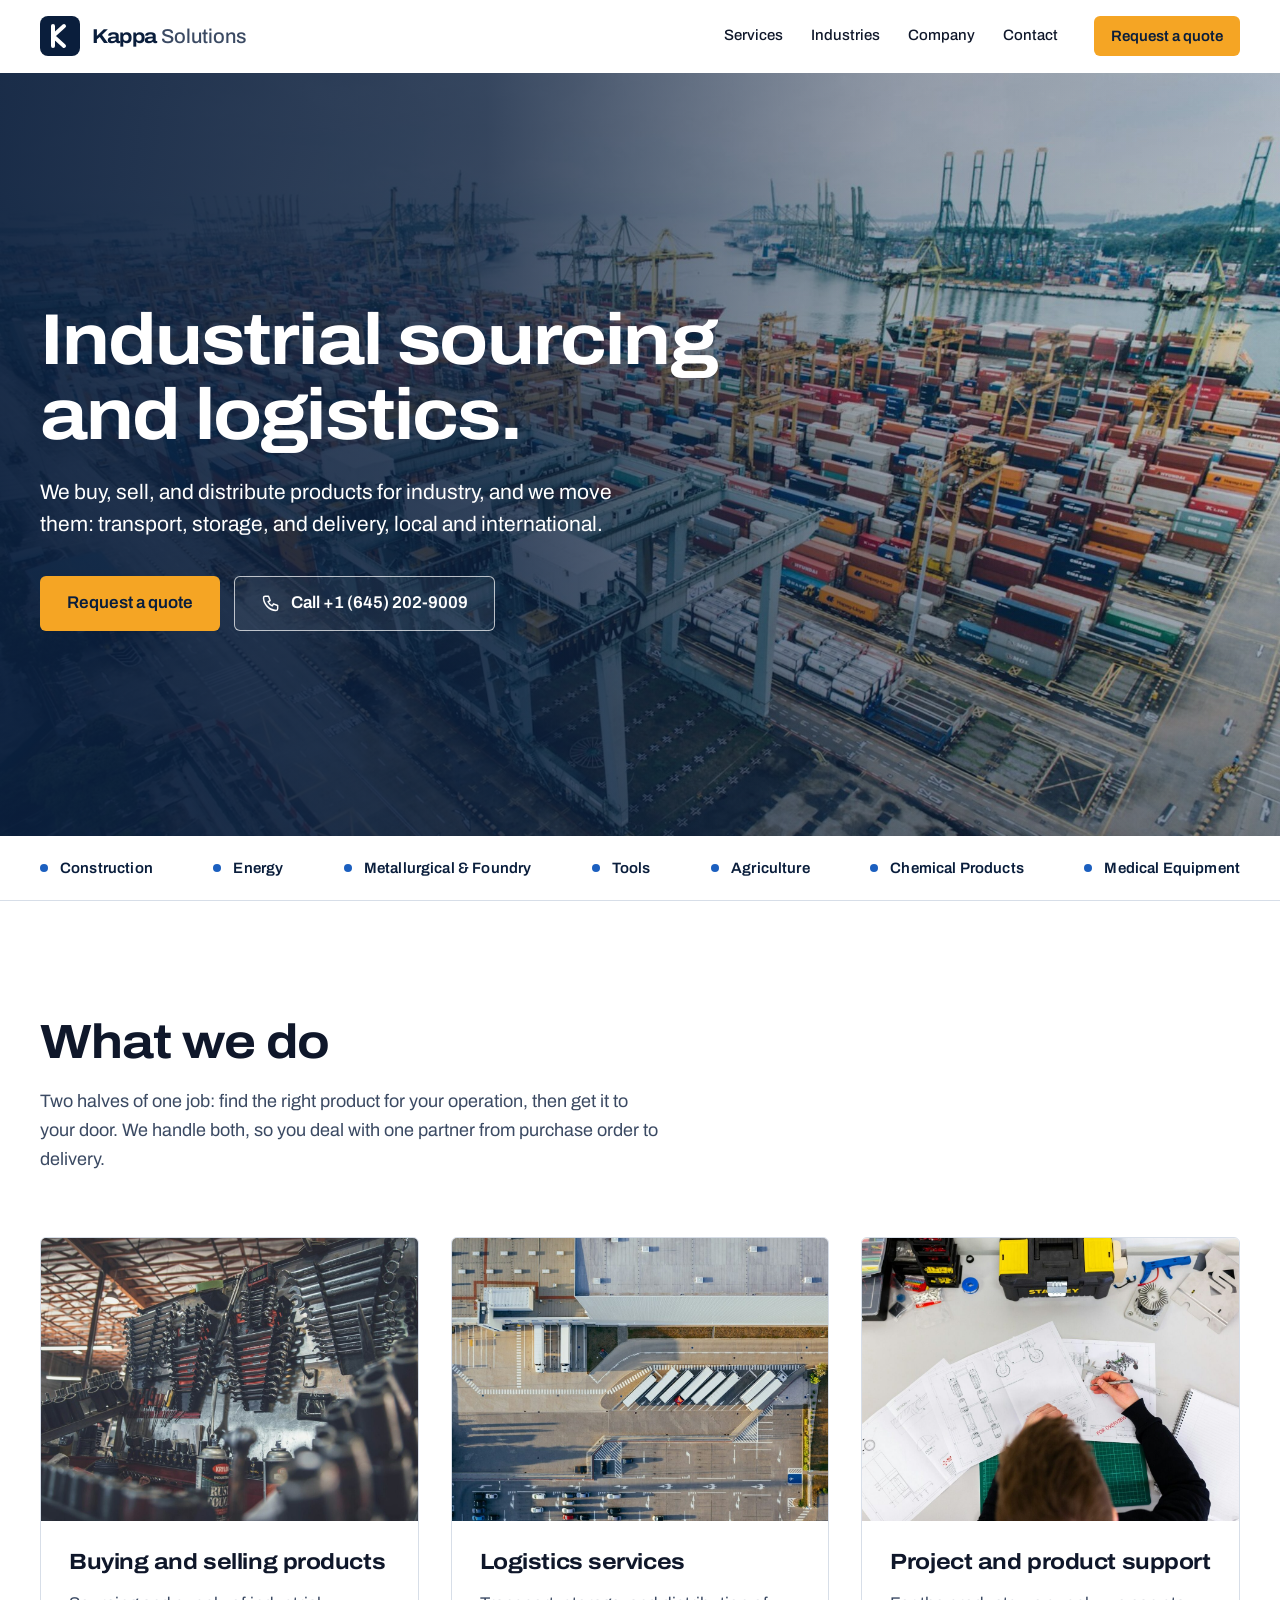
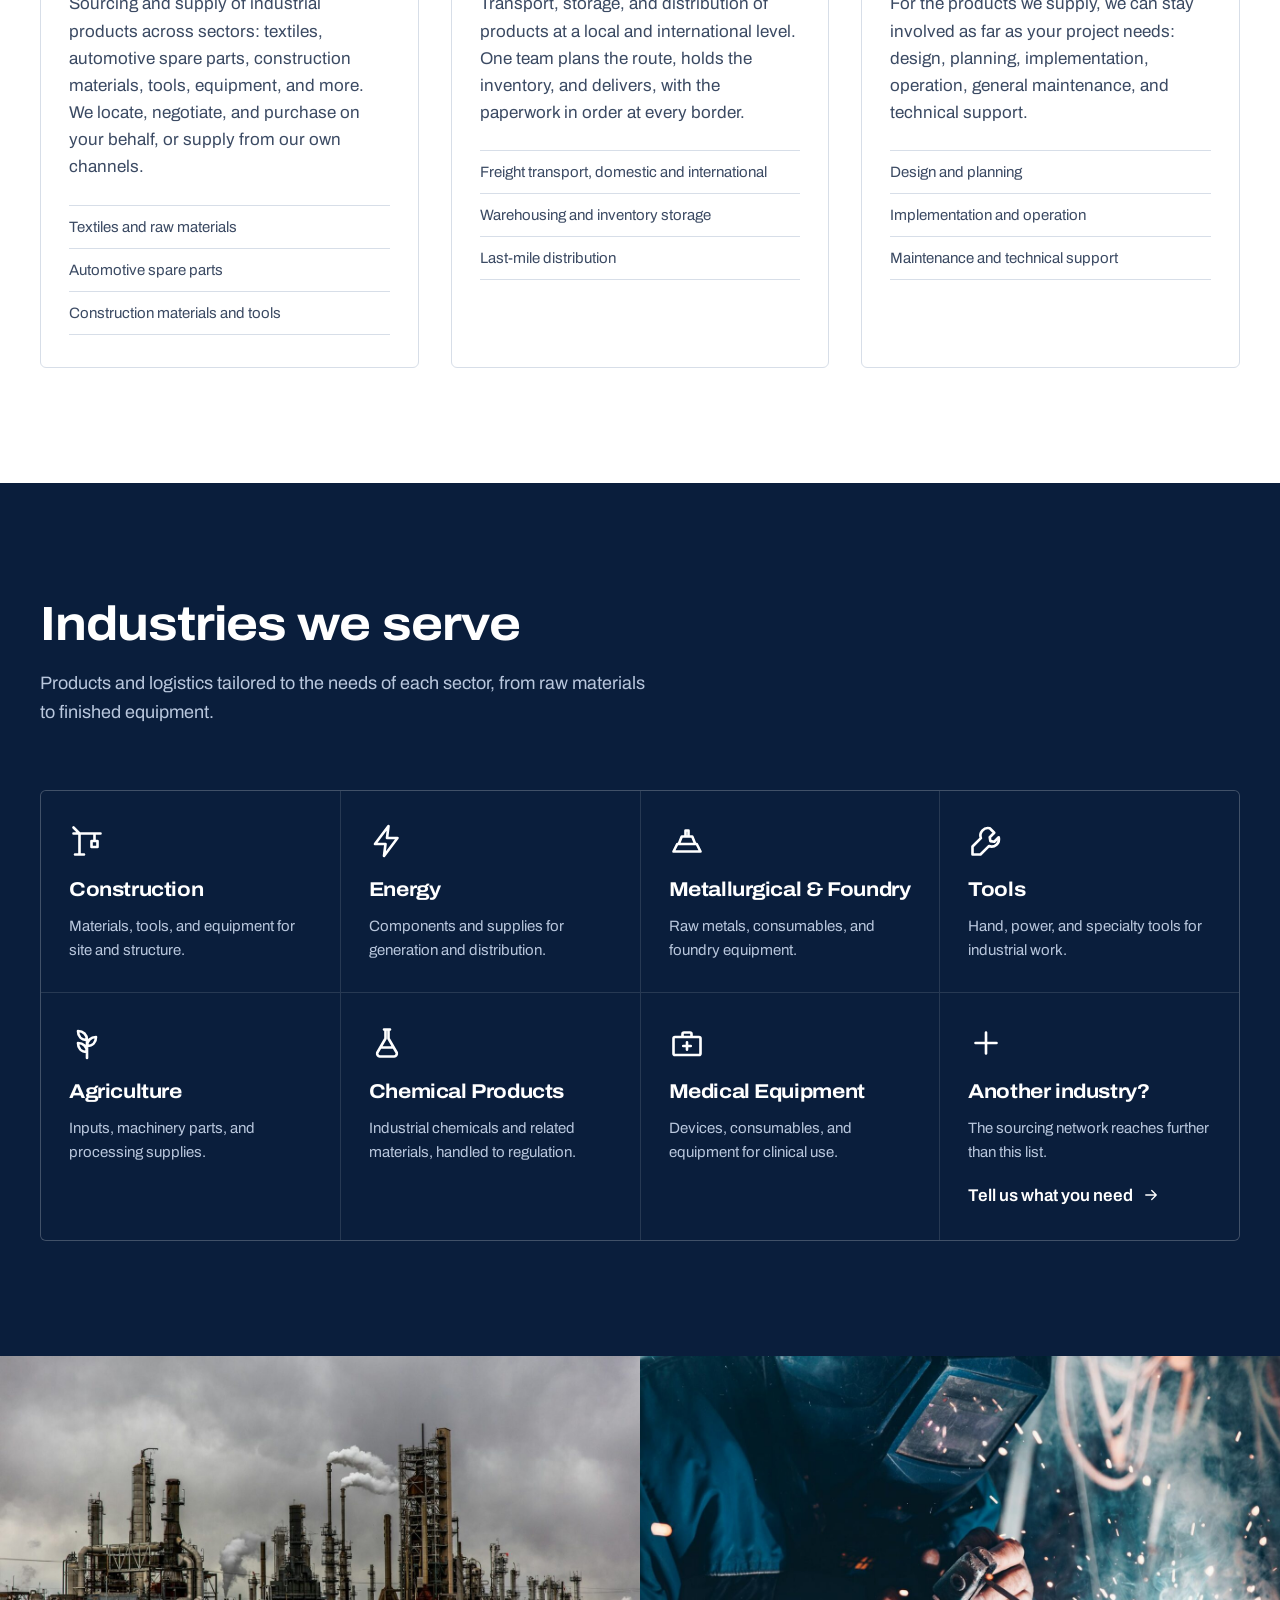
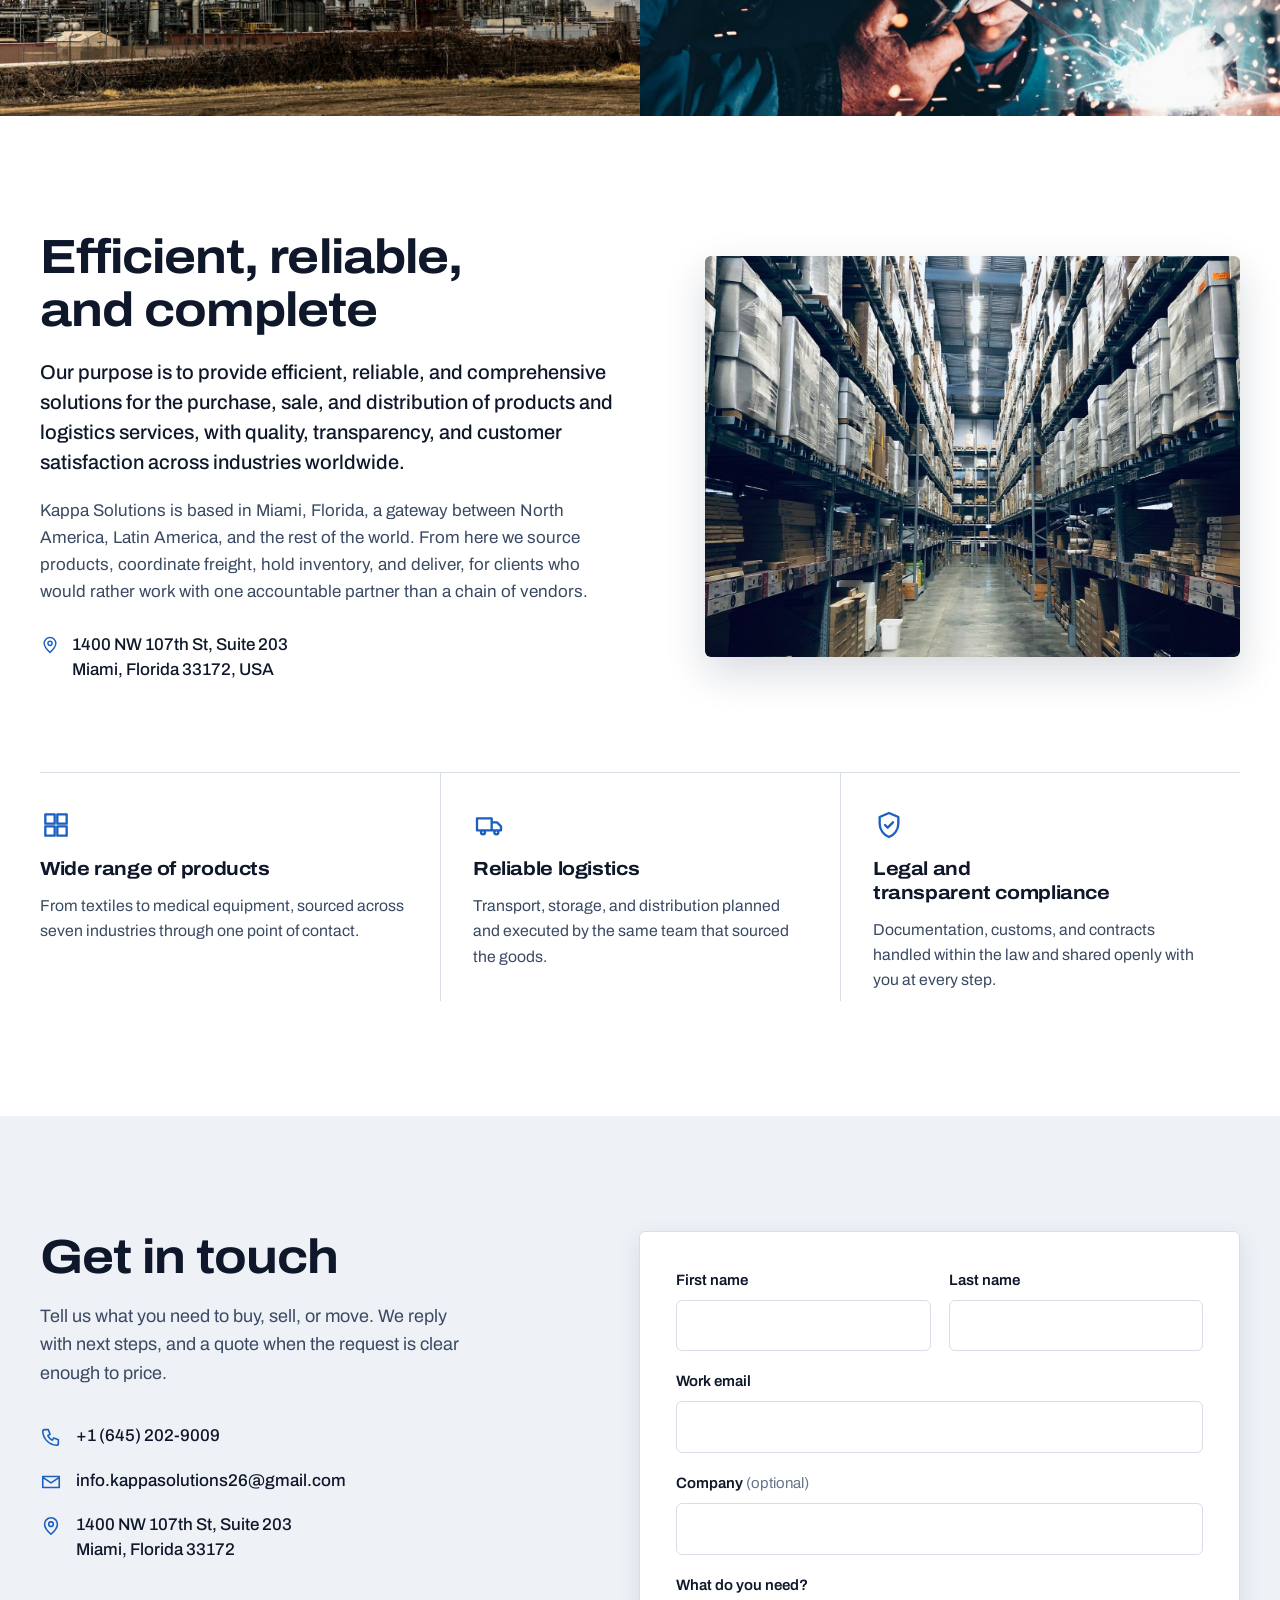
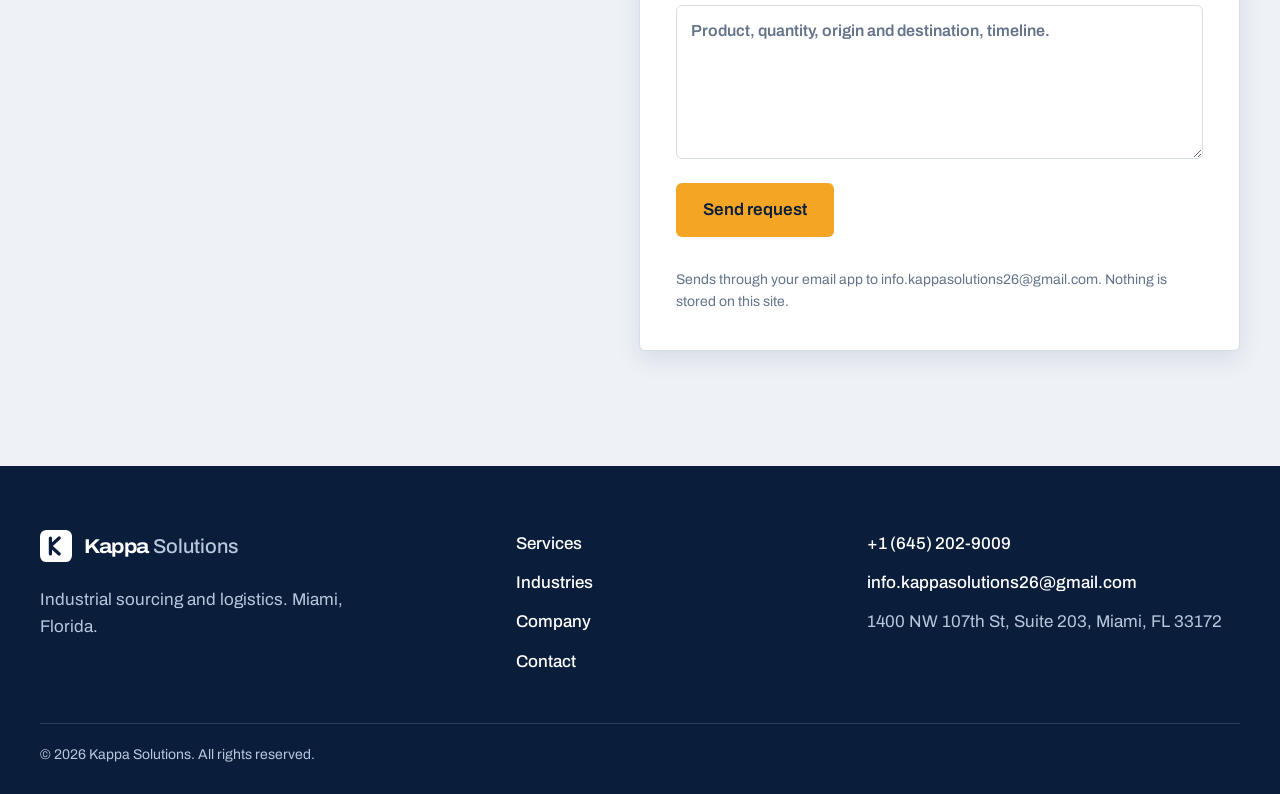
==== commit 433f2dc0: "copy: shorten hero headline Co-Authored-By: Claude Opus 5 (1M context) <noreply@anthropic.com>" ====
--- a/index.html
+++ b/index.html
@@ -5,11 +5,19 @@
   <meta name="viewport" content="width=device-width, initial-scale=1">
   <title>Kappa Solutions — Industrial sourcing and logistics, Miami</title>
   <meta name="description" content="Kappa Solutions buys, sells, and distributes industrial products across seven industries and moves them with transport, storage, and distribution, local and international, from Miami, Florida.">
+  <link rel="canonical" href="https://kappasolutions.net/">
+  <meta property="og:type" content="website">
+  <meta property="og:url" content="https://kappasolutions.net/">
   <meta property="og:title" content="Kappa Solutions — Industrial sourcing and logistics">
   <meta property="og:description" content="One partner for sourcing and shipping industrial products. Based in Miami, Florida.">
-  <meta property="og:image" content="assets/img/hero-port.jpg">
+  <meta property="og:image" content="https://kappasolutions.net/assets/img/hero-port.jpg">
+  <meta property="og:image:width" content="2000">
+  <meta property="og:image:height" content="1333">
+  <meta name="twitter:card" content="summary_large_image">
   <meta name="theme-color" content="#0a1e3c">
-  <link rel="icon" href="data:image/svg+xml,%3Csvg xmlns='http://www.w3.org/2000/svg' viewBox='0 0 40 40'%3E%3Crect width='40' height='40' rx='8' fill='%230a1e3c'/%3E%3Cpath d='M13 10v20M13 20l11-10M13 20l11 10' fill='none' stroke='%23fff' stroke-width='4' stroke-linecap='round' stroke-linejoin='round'/%3E%3C/svg%3E">
+  <link rel="icon" href="/favicon.ico" sizes="48x48">
+  <link rel="apple-touch-icon" href="/apple-touch-icon.png">
+  <link rel="icon" type="image/svg+xml" href="data:image/svg+xml,%3Csvg xmlns='http://www.w3.org/2000/svg' viewBox='0 0 40 40'%3E%3Crect width='40' height='40' rx='8' fill='%230a1e3c'/%3E%3Cpath d='M13 10v20M13 20l11-10M13 20l11 10' fill='none' stroke='%23fff' stroke-width='4' stroke-linecap='round' stroke-linejoin='round'/%3E%3C/svg%3E">
   <link rel="preload" href="assets/fonts/archivo-var.woff2" as="font" type="font/woff2" crossorigin>
   <link rel="stylesheet" href="styles.css">
 </head>
@@ -47,7 +55,7 @@
     <img class="hero__img" src="assets/img/hero-port.jpg" width="2000" height="1333" alt="Aerial view of a container terminal with gantry cranes and stacked containers" fetchpriority="high">
     <div class="hero__shade" aria-hidden="true"></div>
     <div class="container hero__inner">
-      <h1 class="hero__title">Industrial sourcing and logistics, from&nbsp;Miami to anywhere.</h1>
+      <h1 class="hero__title">Industrial sourcing and logistics.</h1>
       <p class="hero__lead">We buy, sell, and distribute products for industry, and we move them: transport, storage, and delivery, local and international.</p>
       <div class="hero__actions">
         <a class="btn btn--primary btn--lg" href="#contact">Request a quote</a>
